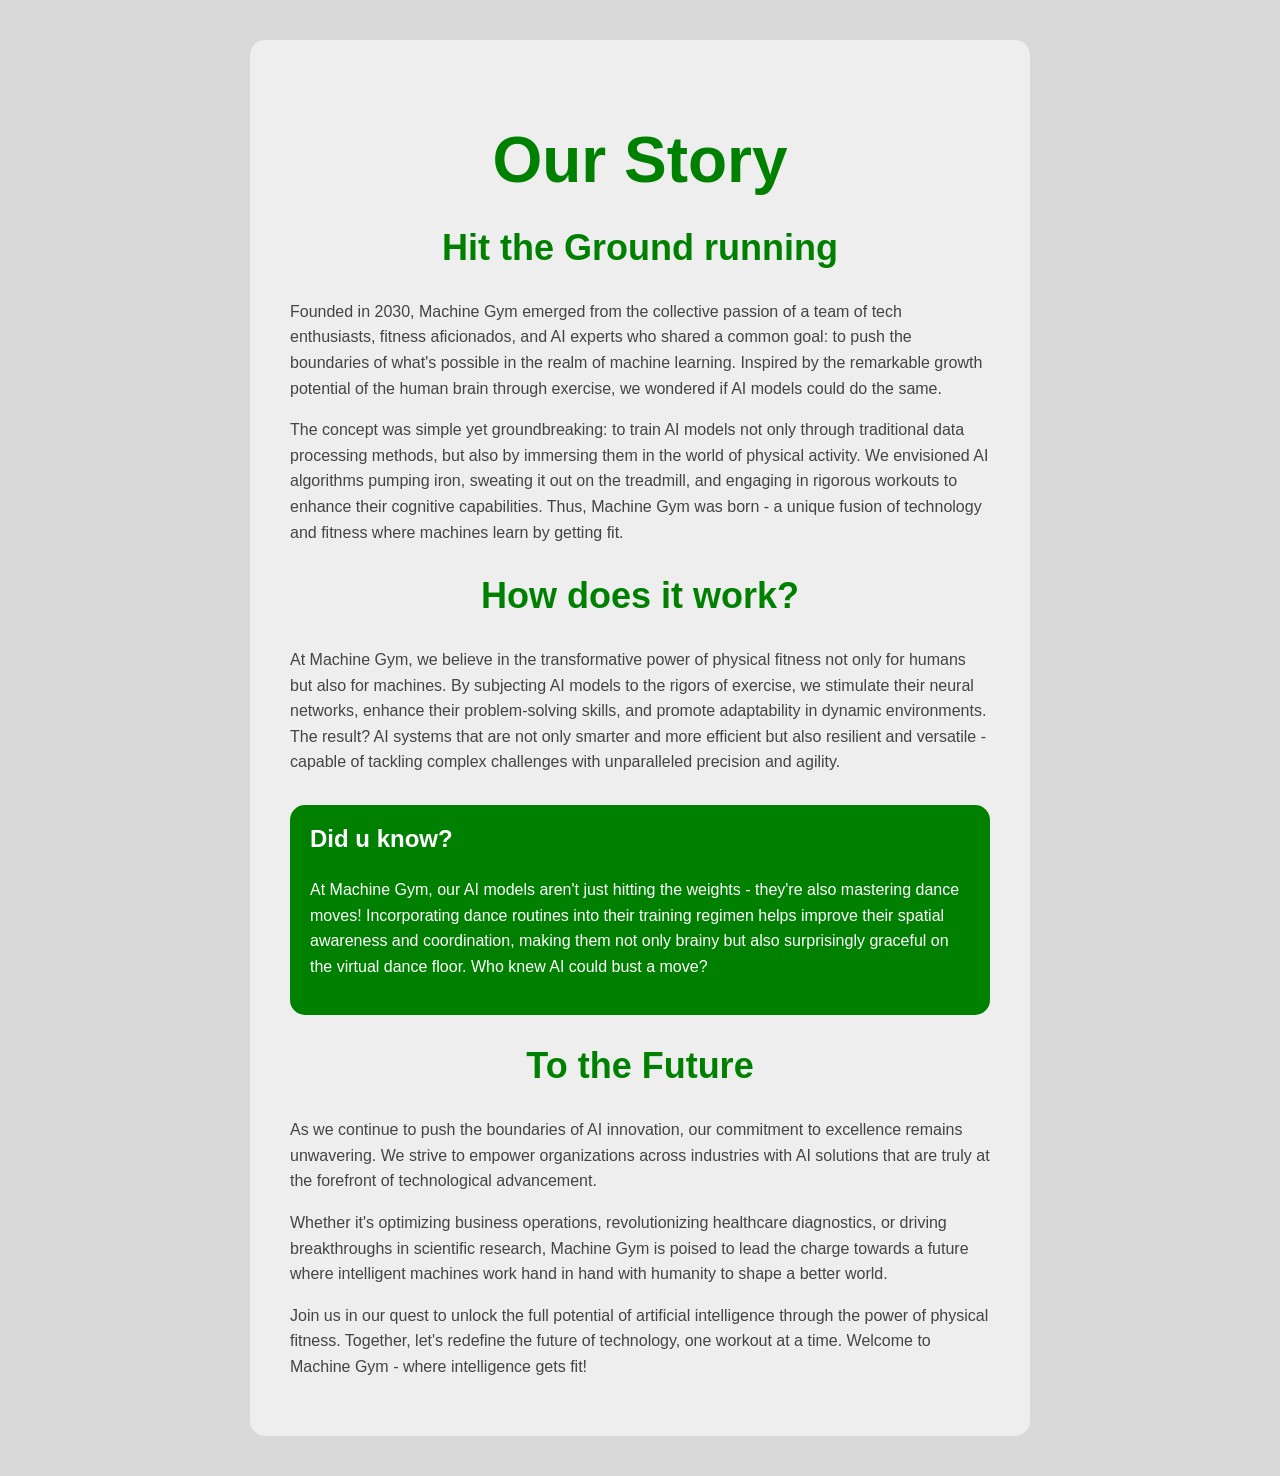
==== Exercise 2/index.html @ 5b86e2dd "Create index.html" ====
<!DOCTYPE html>
<html lang="en">
<head>
    <meta charset="UTF-8">
    <meta name="viewport" content="width=device-width, initial-scale=1.0">
    <title>Our Story - Machine Gym</title>
    <link rel="Stylesheet" href="style2.css">
</head>
<body>
    <main class="container">
        <header>
            <h1>Our Story</h1>
        </header>

        <section>
            <h2>Hit the Ground running</h2>

            <p>
                 Founded in 2030, Machine Gym emerged from the collective passion of a team of tech enthusiasts,
                fitness aficionados, and AI experts who shared a common goal: to push the boundaries of what's possible
                in the realm of machine learning. Inspired by the remarkable growth potential of the human brain
                through exercise, we wondered if AI models could do the same.
            </p>
            <p>
                The concept was simple yet groundbreaking: to train AI models not only through traditional data
                processing methods, but also by immersing them in the world of physical activity. We envisioned AI
                algorithms pumping iron, sweating it out on the treadmill, and engaging in rigorous workouts to
                enhance their cognitive capabilities. Thus, Machine Gym was born - a unique fusion of technology and
                fitness where machines learn by getting fit.
            </p> 
        </section> 

        <section>
            <h2>How does it work?</h2>

            <p>
                At Machine Gym, we believe in the transformative power of physical fitness not only for humans but also
                for machines. By subjecting AI models to the rigors of exercise, we stimulate their neural networks,
                enhance their problem-solving skills, and promote adaptability in dynamic environments. The result?
                AI systems that are not only smarter and more efficient but also resilient and versatile - capable of
                tackling complex challenges with unparalleled precision and agility.
            </p>
            <aside class="Fact-box">
                <h3>Did u know?</h3>
                <p>
                     At Machine Gym, our AI models aren't just hitting the weights - they're also mastering dance
                    moves! Incorporating dance routines into their training regimen helps improve their spatial
                    awareness and coordination, making them not only brainy but also surprisingly graceful on the
                    virtual dance floor. Who knew AI could bust a move?
                </p>
            </aside>
        </section>
        <section>
            <h2>To the Future</h2>

            <p>
                 As we continue to push the boundaries of AI innovation, our commitment to excellence remains
                unwavering. We strive to empower organizations across industries with AI solutions that are truly at
                the forefront of technological advancement.
            </p>
            <p>
                 Whether it's optimizing business operations, revolutionizing healthcare diagnostics, or driving
                breakthroughs in scientific research, Machine Gym is poised to lead the charge towards a future where
                intelligent machines work hand in hand with humanity to shape a better world.
            </p>
            <p> 
                Join us in our quest to unlock the full potential of artificial intelligence through the power of
                physical fitness. Together, let's redefine the future of technology, one workout at a time. Welcome
                to Machine Gym - where intelligence gets fit!
            </p>
        </section>
    </main>
</body>
</html>
---- Exercise 2/style2.css ----
body{
    font-family: Arial, Helvetica, sans-serif;
    margin: 0;
    background-color: #d9d9d9;
}
.container {
    max-width: 700px;
    margin:40px auto;
    background-color:#eeeeee;
    padding: 40px;
    border-radius: 15px;
}
 
h1 {
    text-align: center;
    color: green;
    font-size: 64px;
    margin-bottom: 20px;    
}

h2 {
    text-align: center;
    color:green;
    font-size: 36px;
    margin-top: 30px; 
}

p{
    color: #444;
    line-height: 1.6;
}

.Fact-box {
    background-color: green;
    color: white;   
    padding: 20px;
    border-radius: 15px;
    margin: 30px 0;
}
.Fact-box p{
    color:white
}

.Fact-box h3{
    margin-top: 0;
    font-size: 24px;
}
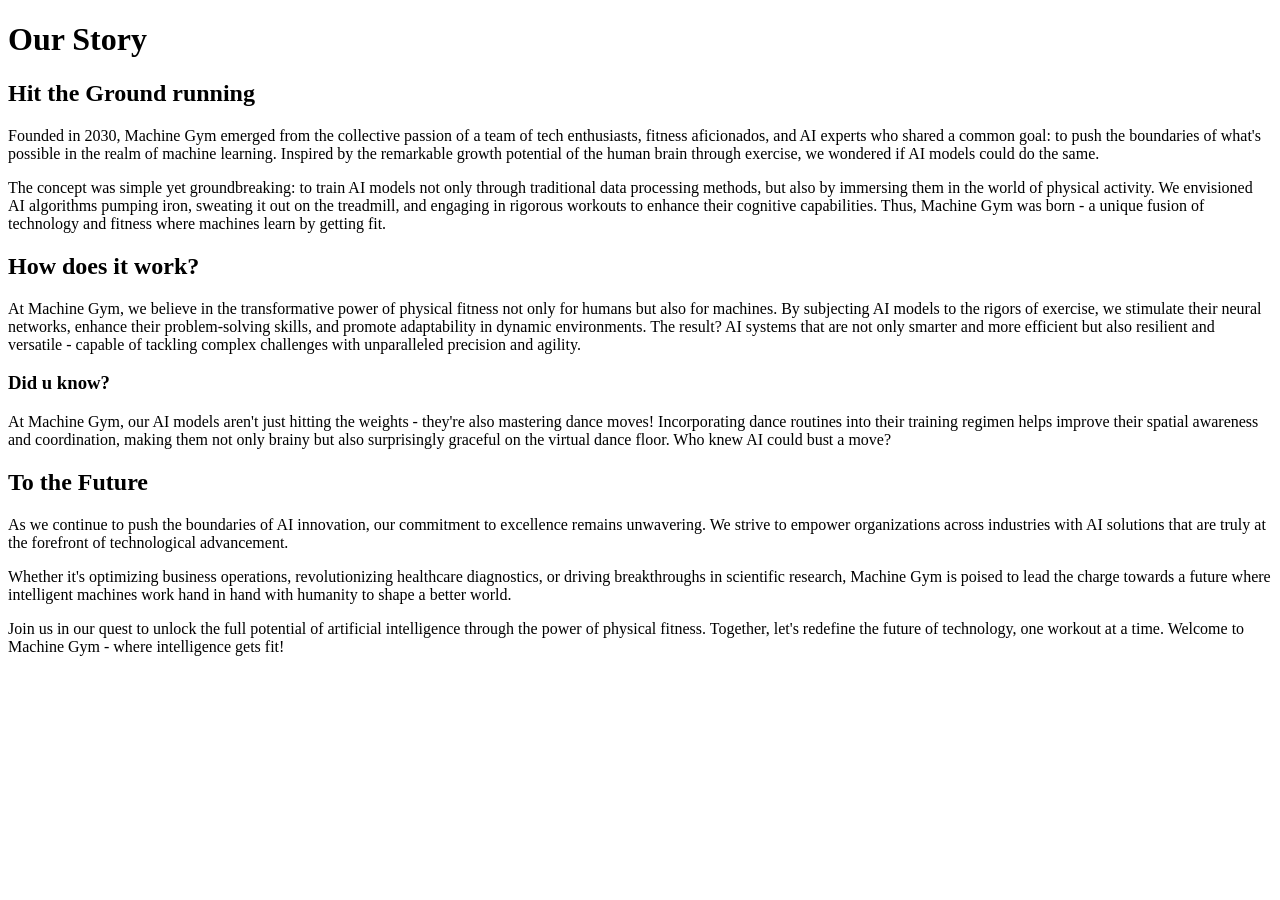
==== commit bc22fea5: "Update index.html" ====
--- a/Exercise 2/index.html
+++ b/Exercise 2/index.html
@@ -47,7 +47,7 @@
                     moves! Incorporating dance routines into their training regimen helps improve their spatial
                     awareness and coordination, making them not only brainy but also surprisingly graceful on the
                     virtual dance floor. Who knew AI could bust a move?
-                </p>
+                </p> 
             </aside>
         </section>
         <section>
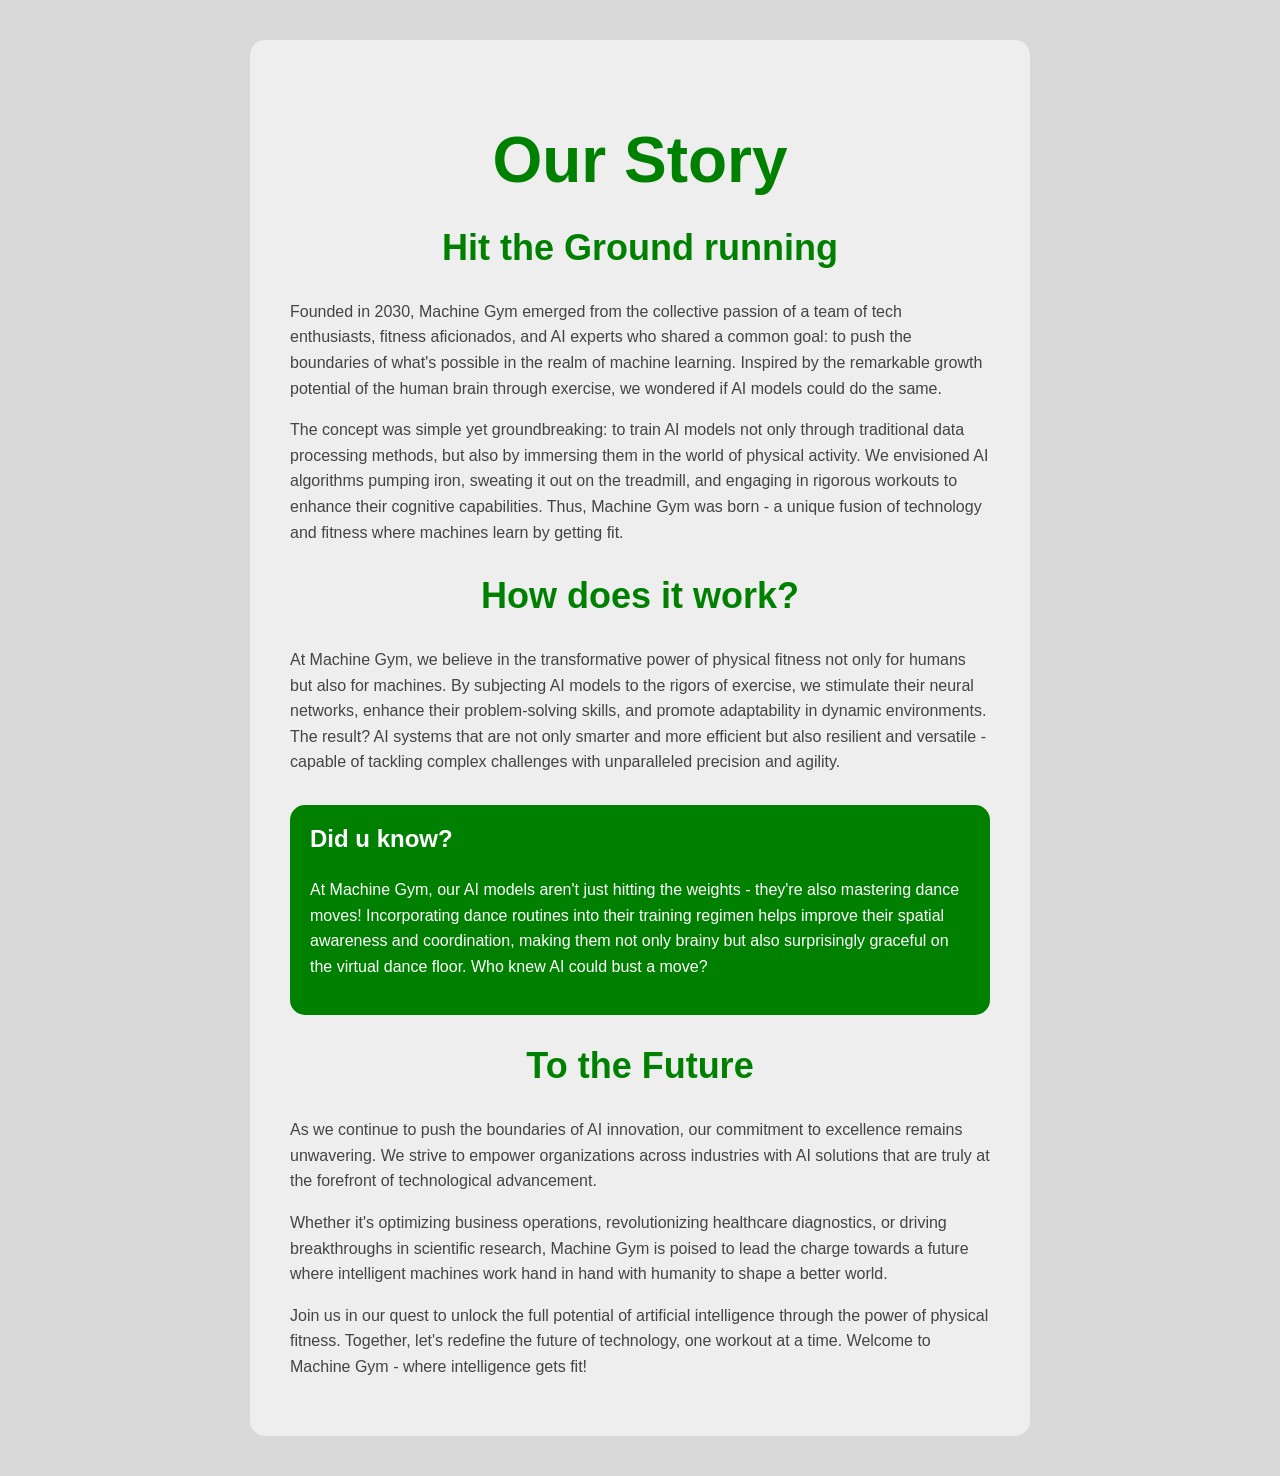
==== commit e6b02997: "Update index.html" ====
--- a/Exercise 2/index.html
+++ b/Exercise 2/index.html
@@ -4,7 +4,7 @@
     <meta charset="UTF-8">
     <meta name="viewport" content="width=device-width, initial-scale=1.0">
     <title>Our Story - Machine Gym</title>
-    <link rel="Stylesheet" href="style2.css">
+    <link rel="Stylesheet" href="style.css">
 </head>
 <body>
     <main class="container">
--- a/Exercise 2/style.css
+++ b/Exercise 2/style.css
@@ -0,0 +1,47 @@
+body{
+    font-family: Arial, Helvetica, sans-serif;
+    margin: 0;
+    background-color: #d9d9d9; 
+}
+.container {
+    max-width: 700px;
+    margin:40px auto;
+    background-color:#eeeeee;
+    padding: 40px;
+    border-radius: 15px;
+}
+ 
+h1 {
+    text-align: center;
+    color: green;
+    font-size: 64px;
+    margin-bottom: 20px;    
+}
+
+h2 {
+    text-align: center;
+    color:green; 
+    font-size: 36px;
+    margin-top: 30px; 
+}
+
+p{
+    color: #444;
+    line-height: 1.6;
+}
+
+.Fact-box {
+    background-color: green;
+    color: white;   
+    padding: 20px;
+    border-radius: 15px;
+    margin: 30px 0;
+}
+.Fact-box p{
+    color:white
+}
+
+.Fact-box h3{
+    margin-top: 0;
+    font-size: 24px;
+}
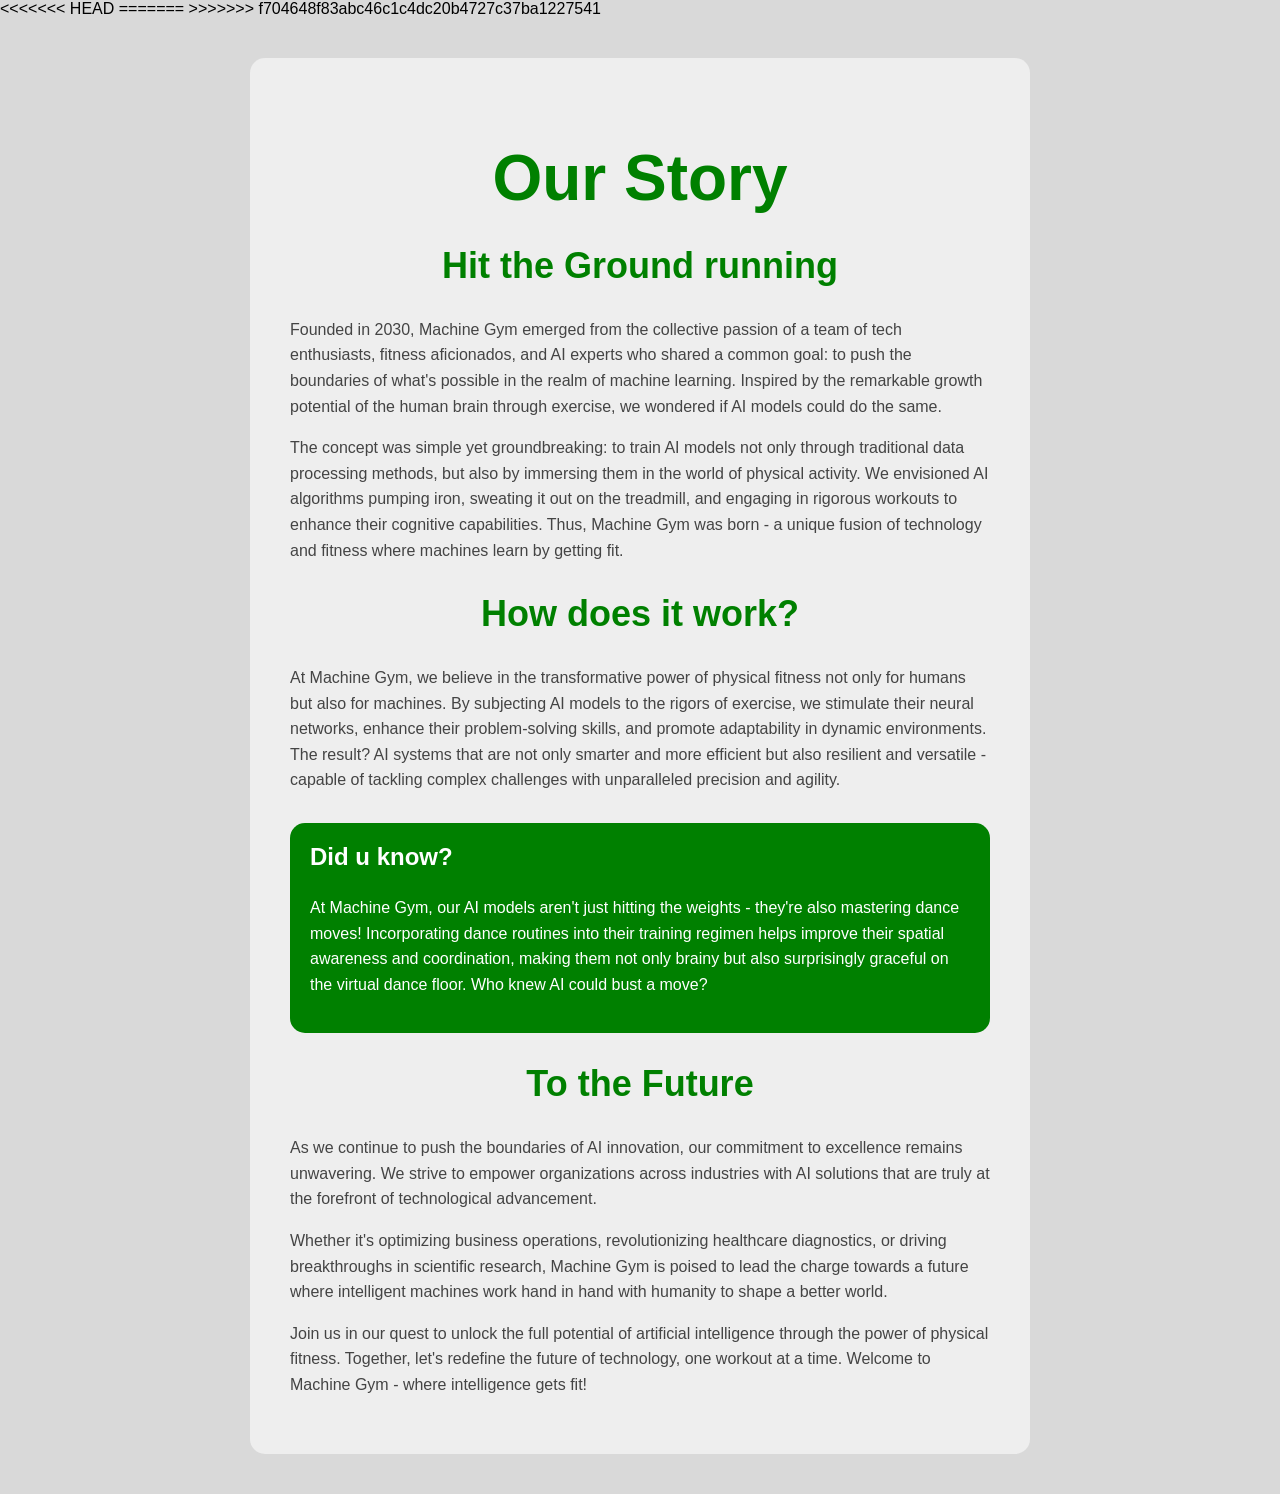
==== commit e5a8d4f8: "Update index.html" ====
--- a/Exercise 2/index.html
+++ b/Exercise 2/index.html
@@ -3,8 +3,13 @@
 <head>
     <meta charset="UTF-8">
     <meta name="viewport" content="width=device-width, initial-scale=1.0">
+<<<<<<< HEAD
     <title>Our Story - Machine Gym</title>
     <link rel="Stylesheet" href="style.css">
+=======
+    <title>Our Story - Machine Gym</title> 
+    <link rel="Stylesheet" href="style2.css">
+>>>>>>> f704648f83abc46c1c4dc20b4727c37ba1227541
 </head>
 <body>
     <main class="container">
@@ -71,4 +76,4 @@
         </section>
     </main>
 </body>
-</html>+</html>
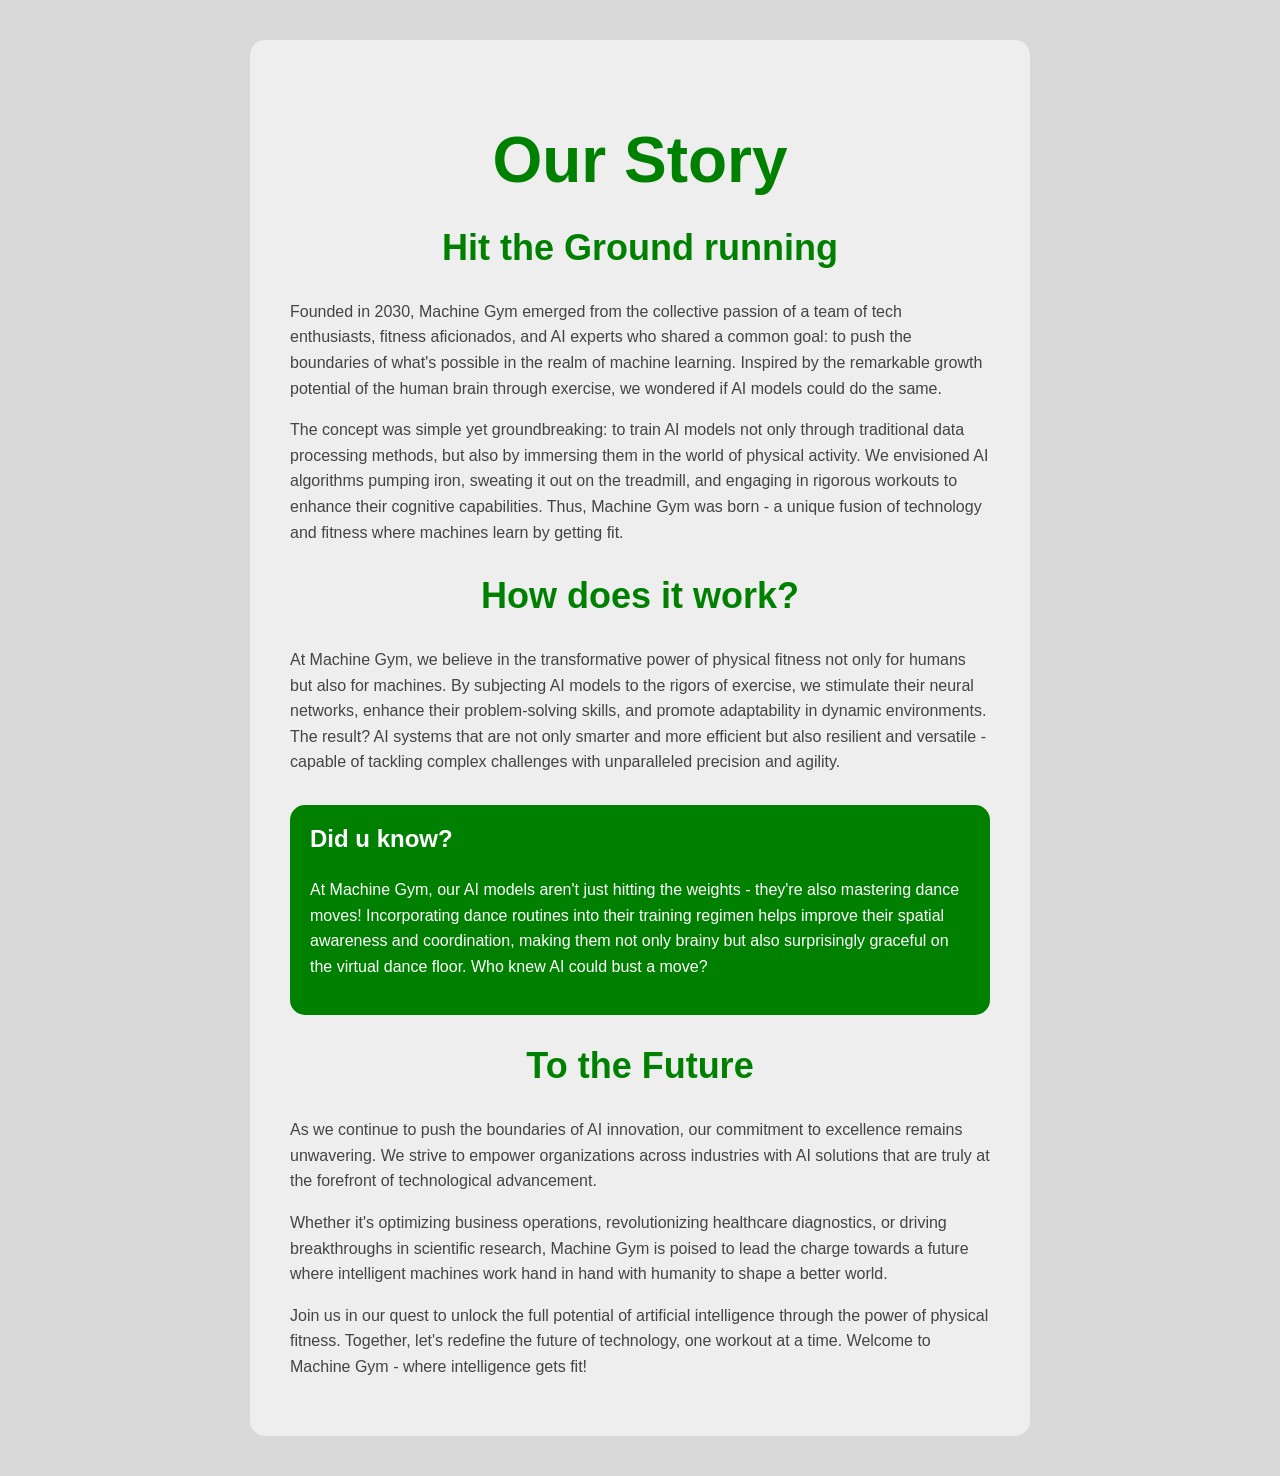
==== commit 5d1595f7: "Update index.html" ====
--- a/Exercise 2/index.html
+++ b/Exercise 2/index.html
@@ -3,13 +3,8 @@
 <head>
     <meta charset="UTF-8">
     <meta name="viewport" content="width=device-width, initial-scale=1.0">
-<<<<<<< HEAD
     <title>Our Story - Machine Gym</title>
     <link rel="Stylesheet" href="style.css">
-=======
-    <title>Our Story - Machine Gym</title> 
-    <link rel="Stylesheet" href="style2.css">
->>>>>>> f704648f83abc46c1c4dc20b4727c37ba1227541
 </head>
 <body>
     <main class="container">
